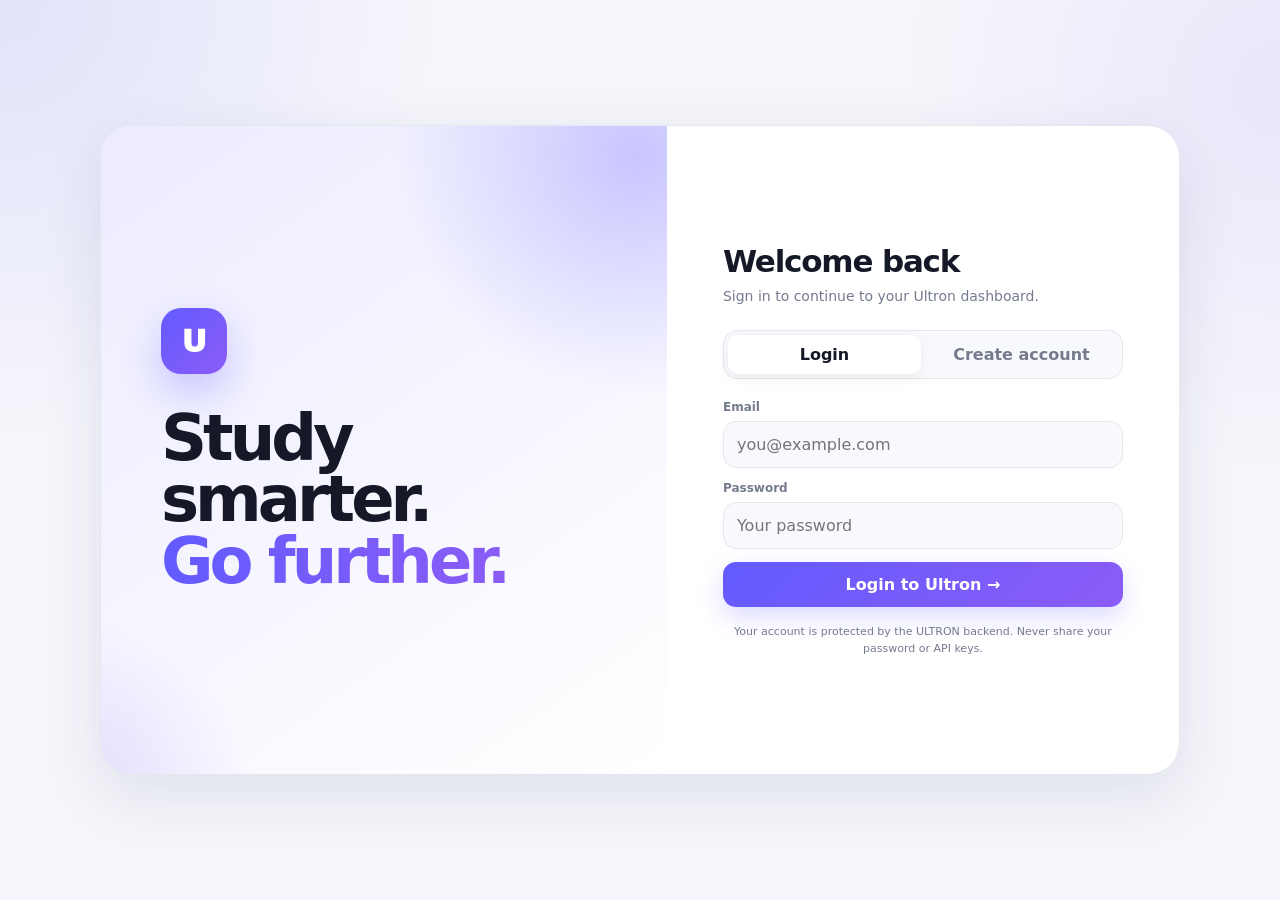
==== index.html @ d28d2ee7 "Connect premium UI assets and secure dual-provider AI endpoint" ====
<!DOCTYPE html>
<html lang="en">
<head>
<meta charset="UTF-8">
<meta name="viewport" content="width=device-width, initial-scale=1.0">
<meta name="theme-color" content="#635BFF">
<meta name="ultron-api-base-url" content="">
<title>ULTRON — Study Smarter</title>
<link rel="stylesheet" href="ultron-enhancements.css">

<style>
:root{
  --bg:#f5f6fb;
  --card:#ffffff;
  --card2:#f8f9fd;
  --text:#151827;
  --muted:#747b8d;
  --border:#e5e7ef;
  --primary:#635bff;
  --primary2:#8b5cf6;
  --soft:#eeecff;
  --danger:#ef4444;
  --shadow:0 20px 60px rgba(30,35,90,.10);
}

[data-theme="dark"]{
  --bg:#090b11;
  --card:#11151e;
  --card2:#171b25;
  --text:#f5f7ff;
  --muted:#9ca5b8;
  --border:#282e3b;
  --primary:#8178ff;
  --primary2:#a78bfa;
  --soft:#252344;
  --shadow:0 20px 70px rgba(0,0,0,.4);
}

*{
  box-sizing:border-box;
  margin:0;
  padding:0;
}

html{
  scroll-behavior:smooth;
}

body{
  min-height:100vh;
  font-family:
    Inter,
    system-ui,
    -apple-system,
    BlinkMacSystemFont,
    "Segoe UI",
    sans-serif;
  color:var(--text);
  background:
    radial-gradient(
      circle at 0% 0%,
      rgba(99,91,255,.13),
      transparent 28%
    ),
    radial-gradient(
      circle at 100% 10%,
      rgba(139,92,246,.10),
      transparent 25%
    ),
    var(--bg);
}

button,
input,
textarea,
select{
  font:inherit;
}

button{
  cursor:pointer;
}

.hidden{
  display:none!important;
}

.container{
  width:min(1180px,calc(100% - 30px));
  margin:auto;
}

/* =========================================================
   LOGIN HUB
========================================================= */

.login-screen{
  min-height:100vh;
  display:flex;
  align-items:center;
  justify-content:center;
  padding:20px;
}

.login-layout{
  width:min(1080px,100%);
  min-height:650px;
  display:grid;
  grid-template-columns:1.05fr .95fr;
  overflow:hidden;
  border:1px solid var(--border);
  border-radius:32px;
  background:var(--card);
  box-shadow:var(--shadow);
}

/* LEFT SIDE — ONLY BRAND MESSAGE */

.login-showcase{
  position:relative;
  overflow:hidden;
  display:flex;
  align-items:center;
  padding:60px;
  background:
    linear-gradient(
      145deg,
      color-mix(in srgb,var(--primary) 12%,var(--card)),
      var(--card)
    );
}

.login-showcase::before{
  content:"";
  position:absolute;
  width:500px;
  height:500px;
  border-radius:50%;
  right:-220px;
  top:-220px;
  background:radial-gradient(
    circle,
    rgba(99,91,255,.30),
    transparent 68%
  );
}

.login-showcase::after{
  content:"";
  position:absolute;
  width:380px;
  height:380px;
  border-radius:50%;
  left:-220px;
  bottom:-220px;
  background:radial-gradient(
    circle,
    rgba(139,92,246,.20),
    transparent 68%
  );
}

.login-showcase-content{
  position:relative;
  z-index:2;
}

.logo-big{
  width:66px;
  height:66px;
  display:grid;
  place-items:center;
  border-radius:20px;
  color:white;
  font-size:31px;
  font-weight:950;
  background:
    linear-gradient(
      135deg,
      var(--primary),
      var(--primary2)
    );
  box-shadow:
    0 18px 40px rgba(99,91,255,.30);
}

.login-showcase h1{
  margin-top:34px;
  font-size:clamp(45px,5vw,70px);
  line-height:.96;
  letter-spacing:-4px;
}

.gradient{
  background:
    linear-gradient(
      90deg,
      var(--primary),
      var(--primary2)
    );
  -webkit-background-clip:text;
  background-clip:text;
  color:transparent;
}

/* =========================================================
   AUTH PANEL
========================================================= */

.login-panel{
  padding:45px;
  display:flex;
  align-items:center;
}

.auth-box{
  width:100%;
  max-width:400px;
  margin:auto;
}

.auth-box h2{
  font-size:31px;
  letter-spacing:-1.2px;
}

.auth-subtitle{
  color:var(--muted);
  font-size:14px;
  line-height:1.55;
  margin-top:7px;
  margin-bottom:23px;
}

.auth-tabs{
  display:grid;
  grid-template-columns:1fr 1fr;
  gap:4px;
  padding:4px;
  margin-bottom:21px;
  border:1px solid var(--border);
  border-radius:14px;
  background:var(--card2);
}

.auth-tabs button{
  border:0;
  border-radius:10px;
  padding:10px;
  color:var(--muted);
  background:transparent;
  font-weight:800;
}

.auth-tabs button.active{
  color:var(--text);
  background:var(--card);
  box-shadow:0 4px 14px rgba(0,0,0,.06);
}

.form{
  display:grid;
  gap:13px;
}

.field label{
  display:block;
  margin-bottom:7px;
  color:var(--muted);
  font-size:12px;
  font-weight:850;
}

.input,
.select,
.textarea{
  width:100%;
  border:1px solid var(--border);
  border-radius:13px;
  padding:13px;
  outline:none;
  color:var(--text);
  background:var(--card2);
}

.input:focus,
.select:focus,
.textarea:focus{
  border-color:var(--primary);
  box-shadow:
    0 0 0 3px
    color-mix(
      in srgb,
      var(--primary) 13%,
      transparent
    );
}

.form-row{
  display:grid;
  grid-template-columns:1fr 1fr;
  gap:11px;
}

.primary-btn{
  border:0;
  border-radius:13px;
  padding:13px 17px;
  color:#fff;
  background:
    linear-gradient(
      135deg,
      var(--primary),
      var(--primary2)
    );
  font-weight:850;
  box-shadow:
    0 10px 25px rgba(99,91,255,.22);
  transition:.2s;
}

.primary-btn:hover{
  transform:translateY(-1px);
}

.primary-btn:disabled{
  opacity:.6;
  cursor:not-allowed;
  transform:none;
}

.secondary-btn{
  border:1px solid var(--border);
  border-radius:13px;
  padding:12px 16px;
  color:var(--text);
  background:var(--card);
  font-weight:800;
}

.auth-note{
  margin-top:17px;
  color:var(--muted);
  text-align:center;
  font-size:11px;
  line-height:1.5;
}

/* =========================================================
   HEADER
========================================================= */

.header{
  position:sticky;
  top:0;
  z-index:100;
  border-bottom:1px solid var(--border);
  background:
    color-mix(
      in srgb,
      var(--bg) 84%,
      transparent
    );
  backdrop-filter:blur(20px);
}

.header-inner{
  min-height:72px;
  display:flex;
  align-items:center;
  justify-content:space-between;
  gap:15px;
}

.brand{
  display:flex;
  align-items:center;
  gap:10px;
  font-size:20px;
  font-weight:950;
}

.small-logo{
  width:41px;
  height:41px;
  display:grid;
  place-items:center;
  border-radius:13px;
  color:#fff;
  background:
    linear-gradient(
      135deg,
      var(--primary),
      var(--primary2)
    );
}

.nav{
  display:flex;
  gap:4px;
}

.nav button{
  border:0;
  border-radius:11px;
  padding:10px 12px;
  color:var(--muted);
  background:transparent;
  font-weight:750;
}

.nav button:hover,
.nav button.active{
  color:var(--text);
  background:var(--card);
}

.header-actions{
  display:flex;
  gap:7px;
}

.icon-btn{
  width:41px;
  height:41px;
  border:1px solid var(--border);
  border-radius:12px;
  color:var(--text);
  background:var(--card);
}

/* =========================================================
   MAIN
========================================================= */

main{
  padding:35px 0 80px;
}

.page{
  display:none;
}

.page.active{
  display:block;
}

/* =========================================================
   HERO
========================================================= */

.hero{
  position:relative;
  overflow:hidden;
  padding:45px;
  border:1px solid var(--border);
  border-radius:30px;
  background:
    linear-gradient(
      135deg,
      color-mix(
        in srgb,
        var(--primary) 12%,
        var(--card)
      ),
      var(--card)
    );
  box-shadow:var(--shadow);
}

.badge{
  display:inline-block;
  padding:7px 11px;
  border-radius:999px;
  color:var(--primary);
  background:var(--soft);
  font-size:11px;
  font-weight:900;
  margin-bottom:15px;
}

.hero h1{
  max-width:800px;
  font-size:clamp(38px,5vw,60px);
  line-height:1;
  letter-spacing:-3px;
}

.hero p{
  max-width:650px;
  margin-top:17px;
  color:var(--muted);
  line-height:1.7;
}

.buttons{
  display:flex;
  flex-wrap:wrap;
  gap:9px;
  margin-top:23px;
}

.section{
  margin-top:28px;
}

.section-head{
  margin-bottom:14px;
}

.section-head h2{
  font-size:23px;
  letter-spacing:-.7px;
}

.section-head p{
  margin-top:4px;
  color:var(--muted);
  font-size:13px;
}

.grid{
  display:grid;
  gap:15px;
}

.grid-2{
  grid-template-columns:repeat(2,minmax(0,1fr));
}

.grid-3{
  grid-template-columns:repeat(3,minmax(0,1fr));
}

.grid-4{
  grid-template-columns:repeat(4,minmax(0,1fr));
}

.card{
  padding:20px;
  border:1px solid var(--border);
  border-radius:21px;
  background:var(--card);
  box-shadow:var(--shadow);
}

.card h3{
  margin-bottom:6px;
}

.muted{
  color:var(--muted);
}

/* =========================================================
   QUICK ACTIONS
========================================================= */

.action{
  padding:19px;
  border:1px solid var(--border);
  border-radius:19px;
  color:var(--text);
  text-align:left;
  background:var(--card);
  transition:.2s;
}

.action:hover{
  transform:translateY(-3px);
  border-color:var(--primary);
  box-shadow:var(--shadow);
}

.action-icon{
  width:43px;
  height:43px;
  display:grid;
  place-items:center;
  border-radius:13px;
  color:var(--primary);
  background:var(--soft);
  margin-bottom:13px;
}

.action p{
  margin-top:5px;
  color:var(--muted);
  font-size:12px;
  line-height:1.5;
}

/* =========================================================
   STATS
========================================================= */

.stat{
  display:flex;
  align-items:center;
  justify-content:space-between;
  gap:15px;
}

.stat-number{
  font-size:30px;
  font-weight:950;
}

.progress{
  height:8px;
  overflow:hidden;
  margin-top:13px;
  border-radius:999px;
  background:var(--border);
}

.progress span{
  display:block;
  height:100%;
  border-radius:999px;
  background:
    linear-gradient(
      90deg,
      var(--primary),
      var(--primary2)
    );
}

/* =========================================================
   AI / STUDY
========================================================= */

.ai-layout{
  display:grid;
  grid-template-columns:260px 1fr;
  gap:15px;
}

.mode-list{
  display:grid;
  gap:7px;
}

.mode-btn{
  border:1px solid transparent;
  border-radius:12px;
  padding:12px;
  color:var(--muted);
  background:transparent;
  text-align:left;
  font-weight:800;
}

.mode-btn:hover,
.mode-btn.active{
  color:var(--primary);
  background:var(--soft);
}

.textarea{
  min-height:190px;
  resize:vertical;
}

.ai-toolbar{
  display:flex;
  align-items:center;
  justify-content:space-between;
  gap:10px;
  margin-top:10px;
}

.ai-output{
  min-height:180px;
  overflow:auto;
  margin-top:15px;
  padding:17px;
  border:1px solid var(--border);
  border-radius:16px;
  color:var(--text);
  background:var(--card2);
  white-space:pre-wrap;
  line-height:1.7;
}

.ai-empty{
  display:grid;
  place-items:center;
  color:var(--muted);
  text-align:center;
}

/* =========================================================
   TASKS
========================================================= */

.task-form{
  display:flex;
  gap:9px;
}

.task-form .input{
  flex:1;
}

.task-list{
  display:grid;
  gap:8px;
  margin-top:15px;
}

.task{
  display:flex;
  align-items:center;
  gap:10px;
  padding:11px;
  border:1px solid var(--border);
  border-radius:13px;
  background:var(--card2);
}

.task input{
  width:18px;
  height:18px;
  accent-color:var(--primary);
}

.task-title{
  flex:1;
}

.task-title.done{
  color:var(--muted);
  text-decoration:line-through;
}

/* =========================================================
   TIMER
========================================================= */

.timer{
  text-align:center;
}

.timer-mode{
  color:var(--primary);
  font-size:12px;
  font-weight:900;
}

.timer-display{
  margin:8px 0 15px;
  font-size:72px;
  line-height:1;
  font-weight:950;
  letter-spacing:-5px;
}

.timer-buttons{
  display:flex;
  justify-content:center;
  gap:8px;
}

/* =========================================================
   PROFILE
========================================================= */

.profile{
  display:flex;
  align-items:center;
  gap:15px;
}

.avatar{
  width:62px;
  height:62px;
  display:grid;
  place-items:center;
  flex:none;
  border-radius:19px;
  color:#fff;
  background:
    linear-gradient(
      135deg,
      var(--primary),
      var(--primary2)
    );
  font-size:24px;
  font-weight:950;
}

.profile-name{
  font-size:20px;
  font-weight:900;
}

.profile-info{
  margin-top:5px;
  color:var(--muted);
  font-size:13px;
}

/* =========================================================
   TOAST
========================================================= */

.toast{
  position:fixed;
  left:50%;
  bottom:24px;
  z-index:9999;
  padding:12px 17px;
  border-radius:13px;
  color:#fff;
  background:#151827;
  font-size:13px;
  font-weight:750;
  opacity:0;
  pointer-events:none;
  transform:translate(-50%,20px);
  transition:.25s;
}

.toast.show{
  opacity:1;
  transform:translate(-50%,0);
}

/* =========================================================
   MOBILE
========================================================= */

@media(max-width:900px){

  .login-layout{
    grid-template-columns:1fr;
  }

  .login-showcase{
    min-height:330px;
    padding:45px;
  }

  .nav{
    display:none;
  }

  .grid-4{
    grid-template-columns:1fr 1fr;
  }

  .ai-layout{
    grid-template-columns:1fr;
  }
}

@media(max-width:600px){

  .container{
    width:calc(100% - 20px);
  }

  .login-screen{
    padding:10px;
  }

  .login-showcase{
    min-height:300px;
    padding:32px 25px;
    align-items:flex-start;
  }

  .login-panel{
    padding:30px 22px;
  }

  .login-showcase h1{
    font-size:44px;
  }

  .hero{
    padding:30px 22px;
    border-radius:23px;
  }

  .hero h1{
    font-size:39px;
  }

  .grid-2,
  .grid-3,
  .grid-4{
    grid-template-columns:1fr;
  }

  .card{
    padding:17px;
    border-radius:18px;
  }

  .task-form{
    flex-direction:column;
  }

  .timer-display{
    font-size:58px;
  }
}

@media(max-width:390px){

  .form-row{
    grid-template-columns:1fr;
  }

  .login-showcase h1{
    font-size:38px;
  }
}
</style>
</head>

<body>

<!-- ======================================================
     LOGIN HUB
====================================================== -->

<section id="loginScreen" class="login-screen">

  <div class="login-layout">

    <!-- CLEAN BRAND SIDE -->

    <div class="login-showcase">

      <div class="login-showcase-content">

        <div class="logo-big">U</div>

        <h1>
          Study smarter.<br>
          <span class="gradient">Go further.</span>
        </h1>

      </div>

    </div>


    <!-- LOGIN SIDE -->

    <div class="login-panel">

      <div class="auth-box">

        <h2 id="authTitle">
          Welcome back
        </h2>

        <p
          id="authSubtitle"
          class="auth-subtitle">
          Sign in to continue to your Ultron dashboard.
        </p>


        <div class="auth-tabs">

          <button
            id="loginTab"
            class="active"
            type="button"
            onclick="switchAuth('login')">
            Login
          </button>

          <button
            id="signupTab"
            type="button"
            onclick="switchAuth('signup')">
            Create account
          </button>

        </div>


        <!-- LOGIN -->

        <form
          id="loginForm"
          class="form">

          <div class="field">

            <label>Email</label>

            <input
              id="loginEmail"
              class="input"
              type="email"
              autocomplete="email"
              placeholder="you@example.com"
              required>

          </div>


          <div class="field">

            <label>Password</label>

            <input
              id="loginPassword"
              class="input"
              type="password"
              autocomplete="current-password"
              placeholder="Your password"
              required>

          </div>


          <button
            id="loginButton"
            class="primary-btn"
            type="submit">
            Login to Ultron →
          </button>

        </form>


        <!-- SIGN UP -->

        <form
          id="signupForm"
          class="form hidden">

          <div class="field">

            <label>Full name</label>

            <input
              id="signupName"
              class="input"
              autocomplete="name"
              placeholder="Your name"
              maxlength="60"
              required>

          </div>


          <div class="field">

            <label>Email</label>

            <input
              id="signupEmail"
              class="input"
              type="email"
              autocomplete="email"
              placeholder="you@example.com"
              required>

          </div>


          <div class="field">

            <label>Password</label>

            <input
              id="signupPassword"
              class="input"
              type="password"
              autocomplete="new-password"
              minlength="12"
              placeholder="At least 12 characters"
              required>

          </div>


          <!-- CLASS + ROLL NUMBER -->

          <div class="form-row">

            <div class="field">

              <label>Class</label>

              <input
                id="signupClass"
                class="input"
                placeholder="e.g. 8th"
                maxlength="20"
                required>

            </div>


            <div class="field">

              <label>Roll No.</label>

              <input
                id="signupRollNo"
                class="input"
                placeholder="e.g. 24"
                inputmode="numeric"
                maxlength="15"
                required>

            </div>

          </div>


          <div class="form-row">

            <div class="field">

              <label>Section</label>

              <input
                id="signupSection"
                class="input"
                placeholder="e.g. A"
                maxlength="10">

            </div>


            <div class="field">

              <label>Favorite subject</label>

              <select
                id="signupSubject"
                class="select">

                <option value="">
                  Choose
                </option>

                <option>
                  Mathematics
                </option>

                <option>
                  Science
                </option>

                <option>
                  English
                </option>

                <option>
                  Social Studies
                </option>

                <option>
                  Computer Science
                </option>

                <option>
                  Other
                </option>

              </select>

            </div>

          </div>


          <button
            id="signupButton"
            class="primary-btn"
            type="submit">
            Create account ✦
          </button>

        </form>


        <div class="auth-note">
          Your account is protected by the ULTRON backend. Never share your password or API keys.
        </div>

      </div>

    </div>

  </div>

</section>


<!-- ======================================================
     MAIN APP
====================================================== -->

<div id="app" class="hidden">

<header class="header">

  <div class="container header-inner">

    <div class="brand">

      <div class="small-logo">
        U
      </div>

      <span>
        Ultron
      </span>

    </div>


    <nav class="nav">

      <button
        class="active"
        onclick="showPage('home',this)">
        Home
      </button>

      <button
        onclick="showPage('tutor',this)">
        Study
      </button>

      <button
        onclick="showPage('tasks',this)">
        Tasks
      </button>

      <button
        onclick="showPage('focus',this)">
        Focus
      </button>

      <button
        onclick="showPage('profile',this)">
        Profile
      </button>

    </nav>


    <div class="header-actions">

      <button
        class="icon-btn"
        onclick="toggleTheme()"
        title="Theme">
        ◐
      </button>

      <button
        class="icon-btn"
        onclick="showPage('profile')"
        title="Profile">
        ◎
      </button>

    </div>

  </div>

</header>


<main>

<div class="container">


<!-- ======================================================
     HOME
====================================================== -->

<section
  id="page-home"
  class="page active">

  <div class="hero">

    <div class="badge">
      ✦ Your study space
    </div>

    <h1>
      Welcome back,
      <span
        id="welcomeName"
        class="gradient">
        Student
      </span>.
    </h1>

    <p>
      Everything you need to organize your learning,
      understand difficult topics and stay focused.
    </p>

    <div class="buttons">

      <button
        class="primary-btn"
        onclick="openTutor()">
        Start studying ✦
      </button>

      <button
        class="secondary-btn"
        onclick="showPage('focus')">
        Start Focus
      </button>

    </div>

  </div>


  <div class="section">

    <div class="section-head">

      <h2>
        Quick actions
      </h2>

      <p>
        Jump straight into studying.
      </p>

    </div>


    <div class="grid grid-4">

      <button
        class="action"
        onclick="openTutorMode('doubt')">

        <div class="action-icon">
          ✦
        </div>

        <strong>
          Ask a doubt
        </strong>

        <p>
          Understand difficult concepts.
        </p>

      </button>


      <button
        class="action"
        onclick="openTutorMode('homework')">

        <div class="action-icon">
          ⌁
        </div>

        <strong>
          Homework
        </strong>

        <p>
          Work through problems.
        </p>

      </button>


      <button
        class="action"
        onclick="openTutorMode('flashcards')">

        <div class="action-icon">
          ▣
        </div>

        <strong>
          Flashcards
        </strong>

        <p>
          Revise important information.
        </p>

      </button>


      <button
        class="action"
        onclick="showPage('focus')">

        <div class="action-icon">
          ◷
        </div>

        <strong>
          Focus
        </strong>

        <p>
          Start a Pomodoro session.
        </p>

      </button>

    </div>

  </div>


  <div class="section">

    <div class="grid grid-3">

      <div class="card">

        <div class="stat">

          <div>

            <div class="muted">
              Completed tasks
            </div>

            <div
              id="completedCount"
              class="stat-number">
              0
            </div>

          </div>

          <div class="action-icon">
            ✓
          </div>

        </div>

        <div class="progress">

          <span
            id="taskProgress"
            style="width:0%">
          </span>

        </div>

      </div>


      <div class="card">

        <div class="stat">

          <div>

            <div class="muted">
              Focus sessions
            </div>

            <div
              id="focusCount"
              class="stat-number">
              0
            </div>

          </div>

          <div class="action-icon">
            ◷
          </div>

        </div>

      </div>


      <div class="card">

        <div class="stat">

          <div>

            <div class="muted">
              Questions
            </div>

            <div
              id="questionCount"
              class="stat-number">
              0
            </div>

          </div>

          <div class="action-icon">
            ?
          </div>

        </div>

      </div>

    </div>

  </div>


  <div class="section">

    <div class="card">

      <div class="profile">

        <div
          id="homeAvatar"
          class="avatar">
          U
        </div>

        <div style="flex:1">

          <div
            id="homeProfileName"
            class="profile-name">
            Student
          </div>

          <div
            id="homeProfileInfo"
            class="profile-info">
            Student profile
          </div>

        </div>

        <button
          class="secondary-btn"
          onclick="showPage('profile')">
          Profile
        </button>

      </div>

    </div>

  </div>

</section>


<!-- ======================================================
     STUDY
====================================================== -->

<section
  id="page-tutor"
  class="page">

  <div class="section-head">

    <h2>
      Study
    </h2>

    <p>
      Choose a study mode and enter what you need help with.
    </p>

  </div>


  <div class="ai-layout">

    <div class="card">

      <h3>
        Study mode
      </h3>

      <p
        class="muted"
        style="font-size:12px;margin-bottom:14px">
        Choose how you want to study.
      </p>


      <div class="mode-list">

        <button
          class="mode-btn active"
          data-mode="doubt"
          onclick="setMode('doubt',this)">
          ✦ Explain a doubt
        </button>

        <button
          class="mode-btn"
          data-mode="homework"
          onclick="setMode('homework',this)">
          ⌁ Homework help
        </button>

        <button
          class="mode-btn"
          data-mode="summary"
          onclick="setMode('summary',this)">
          ≡ Summarize
        </button>

        <button
          class="mode-btn"
          data-mode="flashcards"
          onclick="setMode('flashcards',this)">
          ▣ Flashcards
        </button>

        <button
          class="mode-btn"
          data-mode="quiz"
          onclick="setMode('quiz',this)">
          ? Create quiz
        </button>

      </div>

    </div>


    <div class="card">

      <textarea
        id="aiInput"
        class="textarea"
        placeholder="What do you want to study?"></textarea>


      <div class="ai-toolbar">

        <span
          class="muted"
          style="font-size:11px">
          Ctrl + K
        </span>

        <button
          id="askBtn"
          class="primary-btn"
          onclick="askAI()">
          Continue ✦
        </button>

      </div>


      <div
        id="aiOutput"
        class="ai-output ai-empty">

        Your study response will appear here.

      </div>

    </div>

  </div>

</section>


<!-- ======================================================
     TASKS
====================================================== -->

<section
  id="page-tasks"
  class="page">

  <div class="section-head">

    <h2>
      Tasks
    </h2>

    <p>
      Keep track of homework and revision.
    </p>

  </div>


  <div class="card">

    <div class="task-form">

      <input
        id="taskInput"
        class="input"
        placeholder="Add a study task..."
        onkeydown="
          if(event.key==='Enter') addTask()
        ">

      <button
        class="primary-btn"
        onclick="addTask()">
        Add task
      </button>

    </div>


    <div
      id="taskList"
      class="task-list">
    </div>

  </div>

</section>


<!-- ======================================================
     FOCUS
====================================================== -->

<section
  id="page-focus"
  class="page">

  <div class="section-head">

    <h2>
      Focus
    </h2>

    <p>
      Use a simple Pomodoro timer to stay focused.
    </p>

  </div>


  <div class="grid grid-2">

    <div class="card">

      <div class="timer">

        <div
          id="timerMode"
          class="timer-mode">
          FOCUS SESSION
        </div>

        <div
          id="timerDisplay"
          class="timer-display">
          25:00
        </div>


        <div class="timer-buttons">

          <button
            id="timerBtn"
            class="primary-btn"
            onclick="toggleTimer()">
            Start
          </button>

          <button
            class="secondary-btn"
            onclick="resetTimer()">
            Reset
          </button>

        </div>

      </div>

    </div>


    <div class="card">

      <h3>
        Focus statistics
      </h3>

      <p
        class="muted"
        style="font-size:13px;line-height:1.6">
        Completed sessions are automatically
        added to your study statistics.
      </p>


      <div style="margin-top:20px">

        <div class="stat">

          <span class="muted">
            Completed sessions
          </span>

          <strong id="focusCount2">
            0
          </strong>

        </div>


        <div class="progress">

          <span
            id="focusProgress"
            style="width:0%">
          </span>

        </div>

      </div>

    </div>

  </div>

</section>


<!-- ======================================================
     PROFILE
====================================================== -->

<section
  id="page-profile"
  class="page">

  <div class="section-head">

    <h2>
      Profile
    </h2>

    <p>
      Manage your student information.
    </p>

  </div>


  <div class="card">

    <form
      id="profileForm"
      class="form">

      <div class="form-row">

        <div class="field">

          <label>
            Name
          </label>

          <input
            id="profileName"
            class="input"
            required>

        </div>


        <div class="field">

          <label>
            Email
          </label>

          <input
            id="profileEmail"
            class="input"
            type="email"
            required>

        </div>

      </div>


      <!-- CLASS + ROLL NUMBER -->

      <div class="form-row">

        <div class="field">

          <label>
            Class
          </label>

          <input
            id="profileClass"
            class="input"
            placeholder="e.g. 8th">

        </div>


        <div class="field">

          <label>
            Roll No.
          </label>

          <input
            id="profileRollNo"
            class="input"
            placeholder="e.g. 24"
            inputmode="numeric">

        </div>

      </div>


      <div class="form-row">

        <div class="field">

          <label>
            Section
          </label>

          <input
            id="profileSection"
            class="input"
            placeholder="e.g. A">

        </div>


        <div class="field">

          <label>
            Favorite subject
          </label>

          <select
            id="profileSubject"
            class="select">

            <option value="">
              Select
            </option>

            <option>
              Mathematics
            </option>

            <option>
              Science
            </option>

            <option>
              English
            </option>

            <option>
              Social Studies
            </option>

            <option>
              Computer Science
            </option>

            <option>
              Other
            </option>

          </select>

        </div>

      </div>


      <div
        style="
          display:flex;
          gap:9px;
          flex-wrap:wrap;
        ">

        <button
          class="primary-btn"
          type="submit">
          Save profile
        </button>

        <button
          class="secondary-btn"
          type="button"
          onclick="logout()">
          Log out
        </button>

      </div>

    </form>

  </div>

</section>


</div>
</main>

</div>


<div
  id="toast"
  class="toast">
</div>


<script>

/* =========================================================
   STATE
========================================================= */

const STORAGE_KEY =
  "ULTRON_STUDENT_APP_V5";

// Configure the backend URL using the meta tag above or window.ULTRON_API_BASE_URL.
// Authentication is intentionally unavailable until a real backend is configured.
const API_BASE_URL = (
  document.querySelector('meta[name="ultron-api-base-url"]')?.content ||
  window.ULTRON_API_BASE_URL ||
  ""
).trim().replace(/\/+$/, "");
let authToken = null;

async function apiRequest(path, options = {}) {
  if (!API_BASE_URL) {
    throw new Error("Backend not configured. Deploy the ULTRON API and set the API URL in index.html.");
  }
  const headers = { "Content-Type": "application/json", ...(options.headers || {}) };
  if (authToken) headers.Authorization = "Bearer " + authToken;
  let response;
  try {
    response = await fetch(API_BASE_URL + path, { ...options, headers });
  } catch (_) {
    throw new Error("Could not reach the ULTRON backend. Check its URL, CORS settings, and deployment.");
  }
  const body = await response.json().catch(() => ({}));
  if (!response.ok) {
    throw new Error(body.detail || "Request failed (" + response.status + ").");
  }
  return body;
}

let memoryStorage = null;

const state = {

  account:null,

  loggedIn:false,

  theme:"light",

  tasks:[],

  stats:{
    completed:0,
    focus:0,
    questions:0
  },

  mode:"doubt",

  timer:{
    seconds:1500,
    running:false,
    interval:null,
    type:"focus"
  }

};


/* =========================================================
   STORAGE
========================================================= */

function storageGet(){

  try{

    return localStorage.getItem(STORAGE_KEY);

  }catch(error){

    return memoryStorage;

  }

}


function storageSet(value){

  try{

    localStorage.setItem(
      STORAGE_KEY,
      value
    );

  }catch(error){

    memoryStorage=value;

  }

}


function saveState(){

  // Only non-sensitive UI/profile state is persisted. Never store passwords,
  // authentication tokens, or a trusted logged-in flag in localStorage.
  const data={
    account:state.account,
    theme:state.theme,
    tasks:state.tasks,
    stats:state.stats
  };


  storageSet(
    JSON.stringify(data)
  );

}


function loadState(){

  try{

    const raw=storageGet();

    if(!raw){
      return;
    }

    const data=JSON.parse(raw);


    state.account=
      data.account || null;


    // A browser refresh must not restore authentication from localStorage.
    state.loggedIn = false;


    state.theme=
      data.theme || "light";


    state.tasks=
      Array.isArray(data.tasks)
        ? data.tasks
        : [];


    state.stats={

      completed:
        Number(
          data.stats?.completed || 0
        ),

      focus:
        Number(
          data.stats?.focus || 0
        ),

      questions:
        Number(
          data.stats?.questions || 0
        )

    };

  }catch(error){

    console.warn(
      "Ultron storage error:",
      error
    );

  }

}


/* =========================================================
   UTILITIES
========================================================= */

function escapeHTML(value){

  return String(
    value ?? ""
  ).replace(
    /[&<>"']/g,
    function(char){

      const map={
        "&":"&amp;",
        "<":"&lt;",
        ">":"&gt;",
        '"':"&quot;",
        "'":"&#039;"
      };

      return map[char];

    }
  );

}


function toast(message){

  const el=
    document.getElementById("toast");


  el.textContent=message;

  el.classList.add("show");


  clearTimeout(
    window.__ultronToast
  );


  window.__ultronToast=
    setTimeout(function(){

      el.classList.remove("show");

    },2500);

}


/* =========================================================
   THEME
========================================================= */

function applyTheme(){

  document.documentElement
    .setAttribute(
      "data-theme",
      state.theme
    );

}


function toggleTheme(){

  state.theme=
    state.theme==="dark"
      ? "light"
      : "dark";


  applyTheme();

  saveState();

}


/* =========================================================
   AUTH
========================================================= */

function switchAuth(type){

  const isLogin=
    type==="login";


  document
    .getElementById("loginForm")
    .classList.toggle(
      "hidden",
      !isLogin
    );


  document
    .getElementById("signupForm")
    .classList.toggle(
      "hidden",
      isLogin
    );


  document
    .getElementById("loginTab")
    .classList.toggle(
      "active",
      isLogin
    );


  document
    .getElementById("signupTab")
    .classList.toggle(
      "active",
      !isLogin
    );


  document
    .getElementById("authTitle")
    .textContent=
      isLogin
        ? "Welcome back"
        : "Create your account";


  document
    .getElementById("authSubtitle")
    .textContent=
      isLogin
        ? "Sign in to continue to your Ultron dashboard."
        : "Create your student profile and start learning.";

}


/* =========================================================
   CREATE ACCOUNT
========================================================= */

document
.getElementById("signupForm")
.addEventListener(
  "submit",
  async function(event){
    event.preventDefault();
    const name = document.getElementById("signupName").value.trim();
    const email = document.getElementById("signupEmail").value.trim().toLowerCase();
    const password = document.getElementById("signupPassword").value;
    const className = document.getElementById("signupClass").value.trim();
    const rollNo = document.getElementById("signupRollNo").value.trim();
    const section = document.getElementById("signupSection").value.trim();
    const subject = document.getElementById("signupSubject").value;

    if(name.length < 2){ toast("Enter your name."); return; }
    if(password.length < 12){ toast("Password must be at least 12 characters."); return; }

    const button = document.getElementById("signupForm").querySelector('button[type="submit"]');
    button.disabled = true;
    button.textContent = "Creating account...";
    try {
      await apiRequest("/auth/register", {
        method: "POST",
        body: JSON.stringify({ display_name: name, email, password })
      });
      const auth = await apiRequest("/auth/login", {
        method: "POST",
        body: JSON.stringify({ email, password })
      });
      authToken = auth.access_token;
      if (state.account?.email && state.account.email.toLowerCase() !== auth.user.email.toLowerCase()) {
        state.tasks = [];
        state.stats = { completed: 0, focus: 0, questions: 0 };
      }
      state.account = {
        id: auth.user.id, name: auth.user.display_name, email: auth.user.email,
        role: auth.user.role, email_verified: auth.user.email_verified,
        className, rollNo, section, subject
      };
      state.loggedIn = true;
      saveState();
      enterApp();
      toast("Account created. Email verification must be configured before verified-only features work.");
    } catch(error) {
      toast(error.message || "Could not create account.");
    } finally {
      button.disabled = false;
      button.textContent = "Create account";
    }
  }
);


/* =========================================================
   LOGIN
========================================================= */

document
.getElementById("loginForm")
.addEventListener(
  "submit",
  async function(event){
    event.preventDefault();
    const email = document.getElementById("loginEmail").value.trim().toLowerCase();
    const password = document.getElementById("loginPassword").value;
    const button = document.getElementById("loginButton");
    button.disabled = true;
    button.textContent = "Signing in...";
    try {
      const auth = await apiRequest("/auth/login", {
        method: "POST",
        body: JSON.stringify({ email, password })
      });
      authToken = auth.access_token;
      if (state.account?.email && state.account.email.toLowerCase() !== auth.user.email.toLowerCase()) {
        state.tasks = [];
        state.stats = { completed: 0, focus: 0, questions: 0 };
      }
      state.account = {
        id: auth.user.id,
        name: auth.user.display_name,
        email: auth.user.email,
        role: auth.user.role,
        email_verified: auth.user.email_verified,
        className: state.account?.className || "",
        rollNo: state.account?.rollNo || "",
        section: state.account?.section || "",
        subject: state.account?.subject || ""
      };
      state.loggedIn = true;
      saveState();
      enterApp();
      toast("Welcome back!");
    } catch(error) {
      toast(error.message || "Unable to sign in.");
    } finally {
      button.disabled = false;
      button.textContent = "Login to Ultron →";
    }
  }
);


/* =========================================================
   ENTER APP
========================================================= */

function enterApp(){

  document
    .getElementById("loginScreen")
    .classList.add("hidden");


  document
    .getElementById("app")
    .classList.remove("hidden");


  renderAll();

}


/* =========================================================
   LOGOUT
========================================================= */

function logout(){

  authToken = null;
  state.loggedIn=false;

  saveState();


  document
    .getElementById("app")
    .classList.add("hidden");


  document
    .getElementById("loginScreen")
    .classList.remove("hidden");


  document
    .getElementById("loginForm")
    .reset();


  switchAuth("login");


  toast(
    "Logged out successfully."
  );

}


/* =========================================================
   NAVIGATION
========================================================= */

function showPage(page,button){

  document
    .querySelectorAll(".page")
    .forEach(function(pageElement){

      pageElement.classList.remove(
        "active"
      );

    });


  const target=
    document.getElementById(
      "page-"+page
    );


  if(target){

    target.classList.add(
      "active"
    );

  }


  document
    .querySelectorAll(".nav button")
    .forEach(function(navButton){

      navButton.classList.remove(
        "active"
      );

    });


  if(button){

    button.classList.add(
      "active"
    );

  }


  window.scrollTo({
    top:0,
    behavior:"smooth"
  });

}


function openTutor(){

  showPage("tutor");


  setTimeout(function(){

    document
      .getElementById("aiInput")
      .focus();

  },100);

}


function openTutorMode(mode){

  showPage("tutor");

  setMode(mode);


  setTimeout(function(){

    document
      .getElementById("aiInput")
      .focus();

  },100);

}


/* =========================================================
   PROFILE
========================================================= */

function renderProfile(){

  if(!state.account){
    return;
  }


  const user=
    state.account;


  const name=
    user.name || "Student";


  document
    .getElementById("welcomeName")
    .textContent=name;


  document
    .getElementById("homeProfileName")
    .textContent=name;


  document
    .getElementById("homeAvatar")
    .textContent=
      name
        .charAt(0)
        .toUpperCase();


  const details=[];


  if(user.className){

    details.push(
      "Class "+
      escapeHTML(user.className)
    );

  }


  if(user.rollNo){

    details.push(
      "Roll No. "+
      escapeHTML(user.rollNo)
    );

  }


  if(user.section){

    details.push(
      "Section "+
      escapeHTML(user.section)
    );

  }


  if(user.subject){

    details.push(
      escapeHTML(user.subject)
    );

  }


  document
    .getElementById("homeProfileInfo")
    .innerHTML=
      details.length
        ? details.join(" · ")
        : "Student profile";


  document
    .getElementById("profileName")
    .value=
      user.name || "";


  document
    .getElementById("profileEmail")
    .value=
      user.email || "";


  document
    .getElementById("profileClass")
    .value=
      user.className || "";


  document
    .getElementById("profileRollNo")
    .value=
      user.rollNo || "";


  document
    .getElementById("profileSection")
    .value=
      user.section || "";


  document
    .getElementById("profileSubject")
    .value=
      user.subject || "";

}


document
.getElementById("profileForm")
.addEventListener(
  "submit",
  function(event){

    event.preventDefault();


    if(!state.account){
      return;
    }


    state.account.name=
      document
        .getElementById("profileName")
        .value
        .trim();


    state.account.email=
      document
        .getElementById("profileEmail")
        .value
        .trim()
        .toLowerCase();


    state.account.className=
      document
        .getElementById("profileClass")
        .value
        .trim();


    state.account.rollNo=
      document
        .getElementById("profileRollNo")
        .value
        .trim();


    state.account.section=
      document
        .getElementById("profileSection")
        .value
        .trim();


    state.account.subject=
      document
        .getElementById("profileSubject")
        .value;


    saveState();

    renderProfile();


    toast(
      "Profile updated ✓"
    );

  }
);


/* =========================================================
   TASKS
========================================================= */

function addTask(){

  const input=
    document.getElementById(
      "taskInput"
    );


  const title=
    input.value.trim();


  if(!title){

    toast(
      "Enter a task first."
    );

    return;

  }


  state.tasks.unshift({

    id:Date.now(),

    title:title,

    done:false

  });


  input.value="";


  updateCompletedCount();

  saveState();

  renderTasks();

  renderStats();

}


function toggleTask(id){

  const task=
    state.tasks.find(
      function(item){
        return item.id===id;
      }
    );


  if(!task){
    return;
  }


  task.done=
    !task.done;


  updateCompletedCount();

  saveState();

  renderTasks();

  renderStats();

}


function deleteTask(id){

  state.tasks=
    state.tasks.filter(
      function(task){
        return task.id!==id;
      }
    );


  updateCompletedCount();

  saveState();

  renderTasks();

  renderStats();

}


function updateCompletedCount(){

  state.stats.completed=
    state.tasks.filter(
      function(task){
        return task.done;
      }
    ).length;

}


function renderTasks(){

  const list=
    document.getElementById(
      "taskList"
    );


  if(!state.tasks.length){

    list.innerHTML=`

      <div style="
        text-align:center;
        padding:30px;
        color:var(--muted);
      ">

        <div style="
          font-size:27px;
          margin-bottom:7px;
        ">
          ✓
        </div>

        <strong>
          No study tasks yet.
        </strong>

        <div style="
          font-size:12px;
          margin-top:4px;
        ">
          Add your first task above.
        </div>

      </div>

    `;

    return;

  }


  list.innerHTML=
    state.tasks.map(
      function(task){

        return `

          <div class="task">

            <input
              type="checkbox"
              ${task.done ? "checked" : ""}
              onchange="
                toggleTask(${task.id})
              ">

            <span
              class="
                task-title
                ${task.done ? "done" : ""}
              ">
              ${escapeHTML(task.title)}
            </span>

            <button
              class="icon-btn"
              style="
                width:34px;
                height:34px;
              "
              onclick="
                deleteTask(${task.id})
              ">
              ×
            </button>

          </div>

        `;

      }
    ).join("");

}


/* =========================================================
   STATS
========================================================= */

function renderStats(){

  document
    .getElementById("completedCount")
    .textContent=
      state.stats.completed;


  document
    .getElementById("focusCount")
    .textContent=
      state.stats.focus;


  document
    .getElementById("focusCount2")
    .textContent=
      state.stats.focus;


  document
    .getElementById("questionCount")
    .textContent=
      state.stats.questions;


  const total=
    state.tasks.length;


  const completed=
    state.tasks.filter(
      function(task){
        return task.done;
      }
    ).length;


  const percent=
    total
      ? Math.round(
          (completed/total)*100
        )
      : 0;


  document
    .getElementById("taskProgress")
    .style.width=
      percent+"%";


  document
    .getElementById("focusProgress")
    .style.width=
      Math.min(
        state.stats.focus*10,
        100
      )+"%";

}


/* =========================================================
   STUDY MODES
========================================================= */

function setMode(mode,button){

  state.mode=mode;


  document
    .querySelectorAll(".mode-btn")
    .forEach(
      function(btn){

        btn.classList.remove(
          "active"
        );

      }
    );


  if(button){

    button.classList.add(
      "active"
    );

    return;

  }


  const target=
    document.querySelector(
      '.mode-btn[data-mode="'+
      mode+
      '"]'
    );


  if(target){

    target.classList.add(
      "active"
    );

  }

}


/* =========================================================
   AI PROMPT
========================================================= */

function buildPrompt(text){

  const instructions={

    doubt:
      "Explain the doubt step by step using simple language and examples.",

    homework:
      "Help solve the homework while explaining the method so the student learns.",

    summary:
      "Create a concise revision summary with important points.",

    flashcards:
      "Create useful question-and-answer flashcards for revision.",

    quiz:
      "Create a short educational quiz and provide answers at the end."

  };


  return `

You are a helpful study assistant.

Mode:
${instructions[state.mode]}

Student request:
${text}

Rules:
- Be accurate.
- Explain clearly.
- Use simple language.
- Structure the answer.
- Help the student understand instead of simply giving unexplained answers.

`;

}


/* =========================================================
   AI BACKEND
========================================================= */

async function callAI(request){
  return await apiRequest("/ai/answer", {
    method: "POST",
    body: JSON.stringify({
      mode: request.mode || state.mode,
      prompt: request.userInput || request.prompt || ""
    })
  });
}


async function askAI(){

  const input=
    document.getElementById(
      "aiInput"
    );


  const output=
    document.getElementById(
      "aiOutput"
    );


  const button=
    document.getElementById(
      "askBtn"
    );


  const text=
    input.value.trim();


  if(!text){

    toast(
      "Enter something to study."
    );

    input.focus();

    return;

  }


  button.disabled=true;

  button.textContent=
    "Working...";


  output.classList.remove(
    "ai-empty"
  );


  output.textContent=
    "Preparing your study response...";


  try{

    const answer=
      await callAI({

        mode:state.mode,

        prompt:
          buildPrompt(text),

        userInput:text

      });


    output.textContent=
      String(answer.answer || answer) + (answer.provider ? "\n\n— Answered by " + answer.provider.replace(/_/g, " ") + " · " + answer.elapsed_ms + " ms" : "");


    state.stats.questions++;


    saveState();

    renderStats();

  }catch(error){

    console.error(error);


    output.textContent = error.message || "The study engine could not get a response from either provider.";


    toast(error.message || "Study engine unavailable.");

  }finally{

    button.disabled=false;

    button.textContent=
      "Continue ✦";

  }

}


/* =========================================================
   POMODORO
========================================================= */

function updateTimer(){

  const minutes=
    Math.floor(
      state.timer.seconds/60
    );


  const seconds=
    state.timer.seconds%60;


  document
    .getElementById("timerDisplay")
    .textContent=
      String(minutes).padStart(2,"0")+
      ":"+
      String(seconds).padStart(2,"0");


  document
    .getElementById("timerMode")
    .textContent=
      state.timer.type==="focus"
        ? "FOCUS SESSION"
        : "SHORT BREAK";


  document
    .getElementById("timerBtn")
    .textContent=
      state.timer.running
        ? "Pause"
        : "Start";

}


function toggleTimer(){

  if(state.timer.running){

    clearInterval(
      state.timer.interval
    );


    state.timer.interval=null;

    state.timer.running=false;

    updateTimer();

    return;

  }


  state.timer.running=true;

  updateTimer();


  state.timer.interval=
    setInterval(
      function(){

        state.timer.seconds--;

        updateTimer();


        if(
          state.timer.seconds<=0
        ){

          finishTimer();

        }

      },
      1000
    );

}


function finishTimer(){

  clearInterval(
    state.timer.interval
  );


  state.timer.interval=null;

  state.timer.running=false;


  if(
    state.timer.type==="focus"
  ){

    state.stats.focus++;


    state.timer.type=
      "break";


    state.timer.seconds=
      5*60;


    toast(
      "Focus session complete!"
    );

  }else{

    state.timer.type=
      "focus";


    state.timer.seconds=
      25*60;


    toast(
      "Break finished!"
    );

  }


  saveState();

  renderStats();

  updateTimer();

}


function resetTimer(){

  clearInterval(
    state.timer.interval
  );


  state.timer.interval=null;

  state.timer.running=false;

  state.timer.type=
    "focus";

  state.timer.seconds=
    25*60;


  updateTimer();

}


/* =========================================================
   RENDER
========================================================= */

function renderAll(){

  applyTheme();

  renderProfile();

  renderTasks();

  renderStats();

  updateTimer();

}


/* =========================================================
   STARTUP
========================================================= */

loadState();

applyTheme();


// Auth tokens are held in memory only; after a refresh, sign in again.
state.loggedIn = false;
authToken = null;
{

  document
    .getElementById("loginScreen")
    .classList.remove("hidden");


  document
    .getElementById("app")
    .classList.add("hidden");

}


/* =========================================================
   CTRL + K
========================================================= */

document.addEventListener(
  "keydown",
  function(event){

    if(
      event.ctrlKey &&
      event.key.toLowerCase()==="k"
    ){

      event.preventDefault();


      if(state.loggedIn){

        openTutor();

      }

    }

  }
);

</script>
<script src="ultron-enhancements.js"></script>

</body>
</html>
---- ultron-enhancements.css ----
/* ULTRON premium product layer */
:root{--bg:#0b0f19;--card:#111827;--card2:#172033;--text:#f4f8ff;--muted:#a4b1c7;--border:#283449;--primary:#38bdf8;--primary2:#6366f1;--soft:#102d42;--shadow:0 16px 45px rgba(0,0,0,.20)}
html,body{background:var(--bg);color:var(--text)}
body{background:radial-gradient(circle at 12% 0%,rgba(56,189,248,.10),transparent 28%),radial-gradient(circle at 95% 15%,rgba(99,102,241,.10),transparent 25%),var(--bg)}
.header{background:rgba(11,15,25,.88);border-color:var(--border)}
.card,.action,.hero,.login-layout{border-color:var(--border)}
.primary-btn{background:linear-gradient(135deg,#38bdf8,#6366f1);color:#07111f;box-shadow:0 8px 24px rgba(56,189,248,.15)}
.secondary-btn,.icon-btn{background:var(--card2);border-color:var(--border)}
.nav button.active,.nav button:hover{background:#16243a;color:#e7f7ff}
.logo-big,.small-logo,.avatar{background:linear-gradient(135deg,#38bdf8,#6366f1);color:#07111f}
.login-showcase{background:linear-gradient(145deg,#0e2337,#111827)}
.input,.select,.textarea{background:#0d1524;color:var(--text);border-color:#2a3b55}
.card{box-shadow:0 12px 32px rgba(0,0,0,.12)}
.gradient{background:linear-gradient(90deg,#38bdf8,#818cf8);background-clip:text;-webkit-background-clip:text;color:transparent}
#ultronBottomNav{display:none}
.feature-hero{padding:clamp(22px,4vw,36px);border-radius:26px;background:linear-gradient(135deg,rgba(56,189,248,.12),rgba(99,102,241,.08)),var(--card);border:1px solid var(--border);margin-bottom:18px}
.feature-hero h2{font-size:clamp(26px,4vw,38px);letter-spacing:-1.3px;margin:7px 0}
.feature-grid{display:grid;grid-template-columns:repeat(3,minmax(0,1fr));gap:14px}
.feature-card{border:1px solid var(--border);border-radius:20px;background:var(--card);padding:20px;min-width:0}
.feature-card h3{margin-bottom:7px}
.feature-muted{color:var(--muted);font-size:13px;line-height:1.55}
.plan-card{position:relative;display:flex;flex-direction:column;gap:12px}
.plan-card.featured{border-color:#38bdf8;box-shadow:0 0 0 1px rgba(56,189,248,.16),0 15px 45px rgba(56,189,248,.07)}
.plan-price{font-size:34px;font-weight:950;letter-spacing:-1.2px}
.plan-price small{font-size:13px;font-weight:600;color:var(--muted);letter-spacing:0}
.feature-list{display:grid;gap:9px;margin:5px 0 10px;color:var(--muted);font-size:13px}
.feature-list span:before{content:"✓";color:#22c55e;font-weight:900;margin-right:8px}
.status-pill{display:inline-flex;align-items:center;gap:6px;border:1px solid var(--border);background:var(--card2);border-radius:999px;padding:6px 10px;font-size:11px;font-weight:800;color:var(--muted)}
.status-pill.good{color:#86efac;border-color:#14532d;background:#10271f}
.usage-track{height:7px;border-radius:99px;background:var(--border);overflow:hidden;margin:7px 0 12px}
.usage-track span{height:100%;display:block;background:linear-gradient(90deg,#38bdf8,#6366f1);border-radius:99px}
.image-prompt-row{display:grid;grid-template-columns:1fr auto;gap:10px}
.image-result{display:none;margin-top:18px;border:1px solid var(--border);border-radius:18px;padding:10px;background:#080d16}
.image-result img{display:block;width:100%;max-height:680px;object-fit:contain;border-radius:12px}
.admin-table-wrap{overflow:auto;border:1px solid var(--border);border-radius:15px}
.admin-table{width:100%;border-collapse:collapse;min-width:540px;font-size:13px}
.admin-table th,.admin-table td{text-align:left;padding:12px;border-bottom:1px solid var(--border);vertical-align:top}
.admin-table th{color:var(--muted);font-size:11px;text-transform:uppercase;letter-spacing:.07em;background:var(--card2)}
.admin-table tr:last-child td{border-bottom:0}
.feature-notice{padding:12px 14px;border-radius:13px;border:1px solid #334155;background:#101a2b;color:var(--muted);font-size:12px;line-height:1.55}
.feature-notice.warn{border-color:#854d0e;background:#241b0a;color:#fde68a}
.provider-tag{display:inline-flex;margin-top:10px;padding:5px 8px;border-radius:999px;background:#102d42;color:#7dd3fc;font-size:11px;font-weight:850}
.feature-input{width:100%;border:1px solid var(--border);border-radius:13px;padding:13px;background:#0d1524;color:var(--text);outline:none}
.feature-input:focus{border-color:var(--primary);box-shadow:0 0 0 3px rgba(56,189,248,.12)}
.more-menu{position:fixed;bottom:78px;left:12px;right:12px;z-index:300;display:none;padding:10px;border:1px solid var(--border);border-radius:18px;background:#101827;box-shadow:0 18px 55px rgba(0,0,0,.5)}
.more-menu.open{display:grid;grid-template-columns:repeat(2,minmax(0,1fr));gap:8px}
.more-menu button{padding:13px;border:1px solid var(--border);border-radius:12px;background:var(--card2);color:var(--text);text-align:left;font-weight:750}
#page-images,#page-plans,#page-admin{padding-bottom:22px}
#aiOutput{white-space:pre-wrap}
@media(max-width:900px){.feature-grid{grid-template-columns:repeat(2,minmax(0,1fr))}.nav{display:none!important}#ultronBottomNav{position:fixed;left:10px;right:10px;bottom:calc(8px + env(safe-area-inset-bottom));z-index:200;display:grid;grid-template-columns:repeat(5,minmax(0,1fr));gap:3px;padding:7px;border:1px solid #2a3b55;border-radius:20px;background:rgba(12,19,32,.94);backdrop-filter:blur(20px);box-shadow:0 10px 35px rgba(0,0,0,.4)}#ultronBottomNav button{min-width:0;border:0;border-radius:12px;padding:8px 2px;background:transparent;color:#91a4be;font-size:10px;font-weight:800;display:flex;align-items:center;justify-content:center;flex-direction:column;gap:4px}#ultronBottomNav button span{font-size:17px;line-height:1}#ultronBottomNav button.active{color:#7dd3fc;background:#102d42}main{padding-bottom:115px}}
@media(max-width:600px){.feature-grid{grid-template-columns:1fr}.image-prompt-row{grid-template-columns:1fr}.feature-card{padding:17px}.feature-hero{border-radius:20px}.more-menu{bottom:calc(76px + env(safe-area-inset-bottom))}}
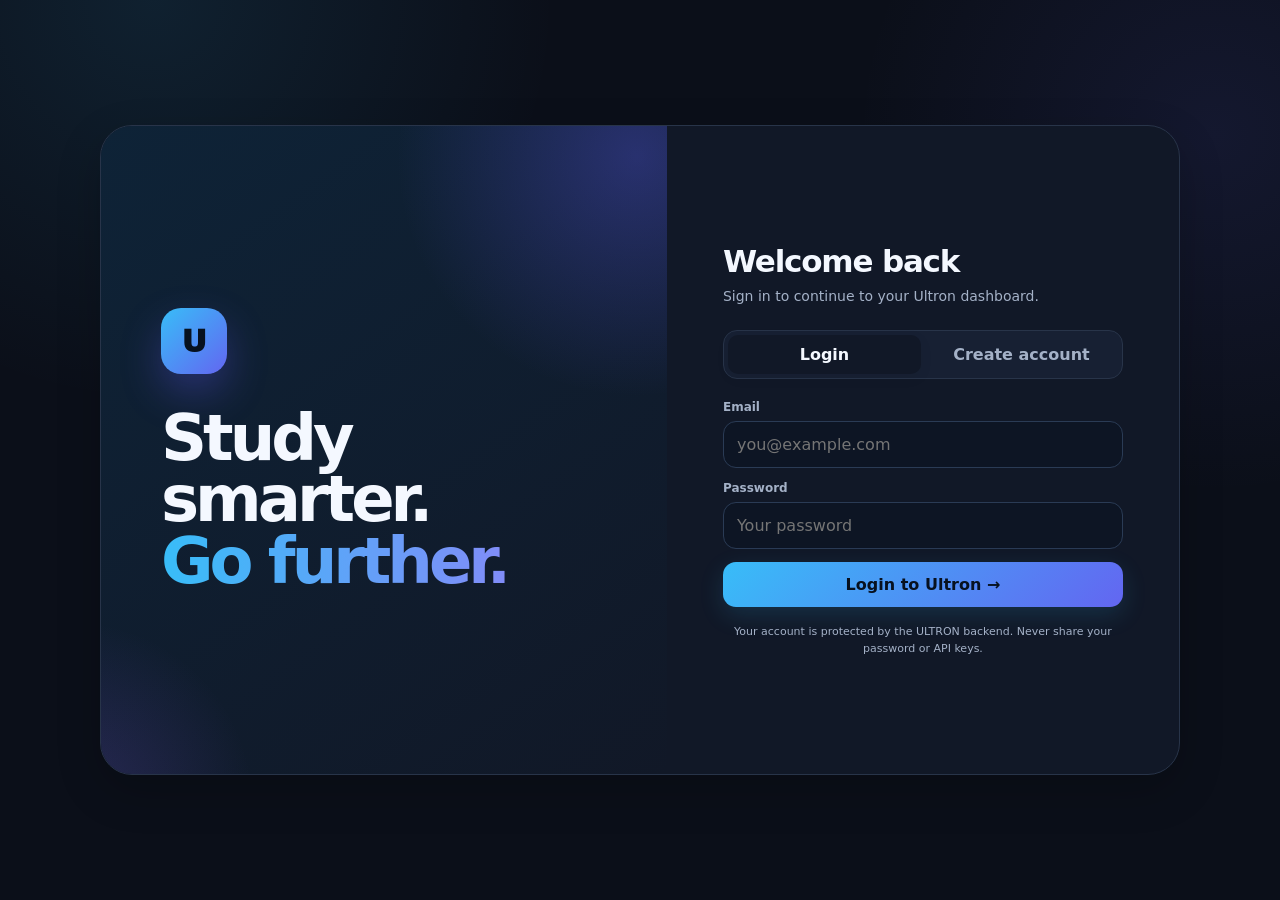
==== commit 6382d57a: "Load premium design layer after base styles" ====
--- a/index.html
+++ b/index.html
@@ -6,8 +6,6 @@
 <meta name="theme-color" content="#635BFF">
 <meta name="ultron-api-base-url" content="">
 <title>ULTRON — Study Smarter</title>
-<link rel="stylesheet" href="ultron-enhancements.css">
-
 <style>
 :root{
   --bg:#f5f6fb;
@@ -919,6 +917,7 @@
   }
 }
 </style>
+<link rel="stylesheet" href="ultron-enhancements.css">
 </head>
 
 <body>
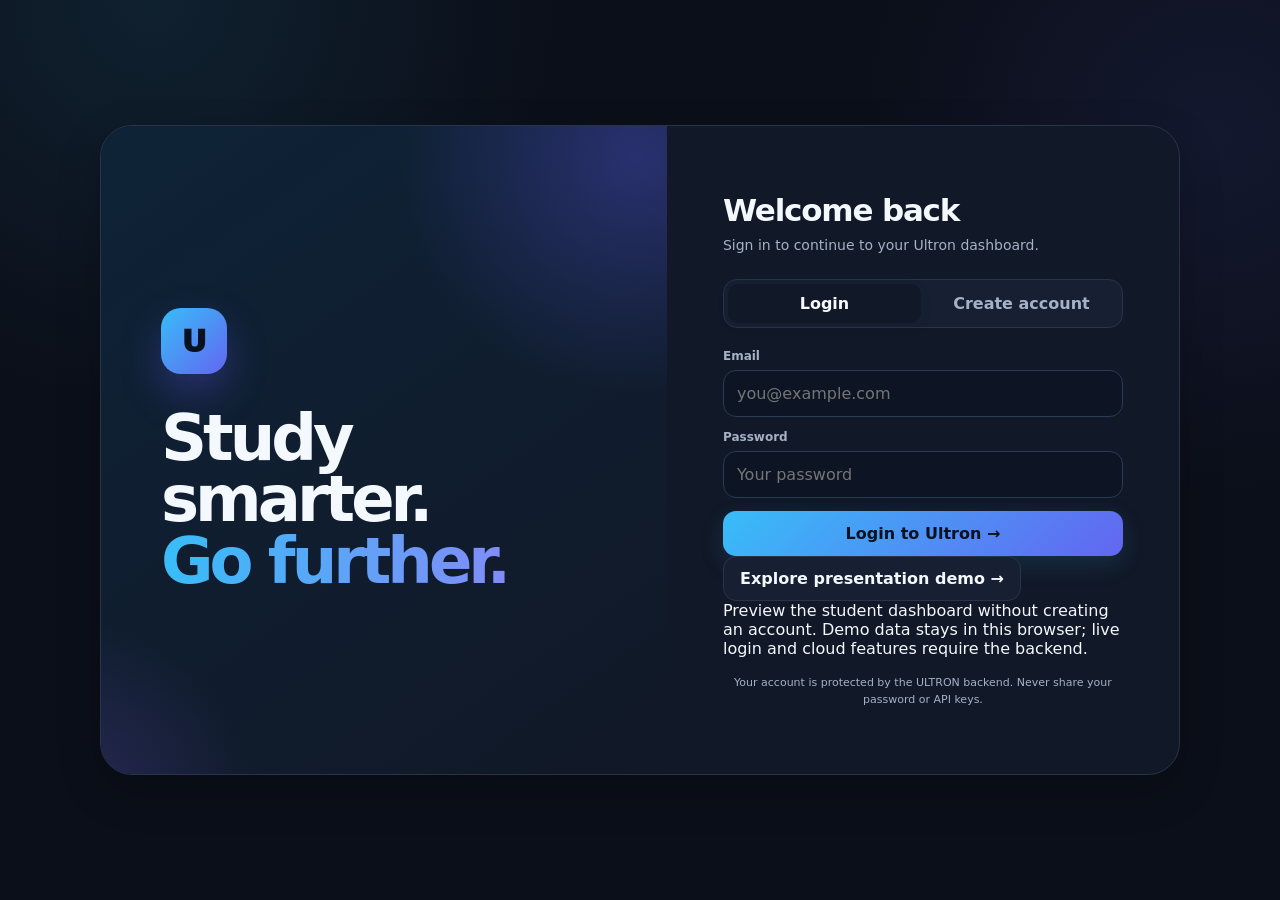
==== commit 5de8dac9: "Add transparent presentation demo mode and improve login fallback" ====
--- a/index.html
+++ b/index.html
@@ -873,6 +873,11 @@
     padding:30px 22px;
   }
 
+  .demo-entry{width:100%;margin-top:12px;justify-content:center;border:1px solid var(--border)}
+  .demo-caption{font-size:12px;line-height:1.5;color:var(--muted);text-align:center;margin:9px 4px 0}
+  .demo-banner{position:sticky;top:0;z-index:250;background:#fff7d6;color:#704d00;border-bottom:1px solid #f2cf66;padding:10px 14px;text-align:center;font-size:12px;font-weight:700;line-height:1.5}
+  .demo-banner button{border:0;border-radius:8px;padding:5px 9px;margin-left:8px;background:#704d00;color:white;font-weight:700}
+
   .login-showcase h1{
     font-size:44px;
   }
@@ -1030,6 +1035,8 @@
 
         </form>
 
+        <button id="demoButton" class="secondary-btn demo-entry" type="button" onclick="enterDemoMode()">Explore presentation demo →</button>
+        <p class="demo-caption">Preview the student dashboard without creating an account. Demo data stays in this browser; live login and cloud features require the backend.</p>
 
         <!-- SIGN UP -->
 
@@ -1205,6 +1212,8 @@
 
 <div id="app" class="hidden">
 
+<div id="demoBanner" class="demo-banner hidden" role="status">PRESENTATION DEMO · Sample AI answers only · Accounts, image generation, subscriptions and admin actions are not connected. <button type="button" onclick="logout()">Exit demo</button></div>
+
 <header class="header">
 
   <div class="container header-inner">
@@ -2060,6 +2069,7 @@
   ""
 ).trim().replace(/\/+$/, "");
 let authToken = null;
+let demoMode = false;
 
 async function apiRequest(path, options = {}) {
   if (!API_BASE_URL) {
@@ -2088,7 +2098,7 @@
 
   loggedIn:false,
 
-  theme:"light",
+  theme:"dark",
 
   tasks:[],
 
@@ -2188,7 +2198,7 @@
 
 
     state.theme=
-      data.theme || "light";
+      data.theme || "dark";
 
 
     state.tasks=
@@ -2480,6 +2490,26 @@
 
 
 /* =========================================================
+   PRESENTATION DEMO — never grants real authentication
+========================================================= */
+
+function enterDemoMode(){
+  demoMode = true;
+  authToken = null;
+  state.account = { id: 0, name: "Demo Student", email: "demo@ultron.local", role: "student", email_verified: false, className: "Class 9", rollNo: "DEMO-01", section: "A", subject: "Science" };
+  state.loggedIn = true;
+  state.tasks = [
+    { id: 91001, title: "Revise the water cycle", done: false },
+    { id: 91002, title: "Complete algebra practice", done: true },
+    { id: 91003, title: "Read 10 pages of science", done: false }
+  ];
+  state.stats = { completed: 1, focus: 2, questions: 1 };
+  document.getElementById("demoBanner").classList.remove("hidden");
+  enterApp();
+  toast("Presentation demo opened. No real account was created.");
+}
+
+/* =========================================================
    ENTER APP
 ========================================================= */
 
@@ -2507,6 +2537,8 @@
 function logout(){
 
   authToken = null;
+  demoMode = false;
+  document.getElementById("demoBanner")?.classList.add("hidden");
   state.loggedIn=false;
 
   saveState();
@@ -3266,6 +3298,15 @@
 
   try{
 
+    if(demoMode){
+      const demoAnswer = "PRESENTATION SAMPLE — this is not a live AI response.\\n\\nStudy question: " + text + "\\n\\nHow to approach it:\\n1. Identify the key concept in the question.\\n2. Break the concept into smaller steps.\\n3. Write down one example and check your reasoning.\\n\\nIn the live version, ULTRON will use its configured AI tutor to generate a tailored explanation.";
+      output.textContent = demoAnswer;
+      state.stats.questions++;
+      saveState();
+      renderStats();
+      return;
+    }
+
     const answer=
       await callAI({
 
--- a/ultron-enhancements.css
+++ b/ultron-enhancements.css
@@ -49,3 +49,11 @@
 #aiOutput{white-space:pre-wrap}
 @media(max-width:900px){.feature-grid{grid-template-columns:repeat(2,minmax(0,1fr))}.nav{display:none!important}#ultronBottomNav{position:fixed;left:10px;right:10px;bottom:calc(8px + env(safe-area-inset-bottom));z-index:200;display:grid;grid-template-columns:repeat(5,minmax(0,1fr));gap:3px;padding:7px;border:1px solid #2a3b55;border-radius:20px;background:rgba(12,19,32,.94);backdrop-filter:blur(20px);box-shadow:0 10px 35px rgba(0,0,0,.4)}#ultronBottomNav button{min-width:0;border:0;border-radius:12px;padding:8px 2px;background:transparent;color:#91a4be;font-size:10px;font-weight:800;display:flex;align-items:center;justify-content:center;flex-direction:column;gap:4px}#ultronBottomNav button span{font-size:17px;line-height:1}#ultronBottomNav button.active{color:#7dd3fc;background:#102d42}main{padding-bottom:115px}}
 @media(max-width:600px){.feature-grid{grid-template-columns:1fr}.image-prompt-row{grid-template-columns:1fr}.feature-card{padding:17px}.feature-hero{border-radius:20px}.more-menu{bottom:calc(76px + env(safe-area-inset-bottom))}}
+
+:root[data-theme="dark"]{--bg:#0b0f19;--card:#111827;--card2:#172033;--text:#f4f8ff;--muted:#a4b1c7;--border:#283449;--primary:#38bdf8;--primary2:#6366f1;--soft:#102d42;--shadow:0 16px 45px rgba(0,0,0,.20)}
+:root[data-theme="light"]{--bg:#f5f7fb;--card:#ffffff;--card2:#f8fafc;--text:#151827;--muted:#667085;--border:#e4e7ef;--primary:#0284c7;--primary2:#6366f1;--soft:#e0f2fe;--shadow:0 16px 45px rgba(20,35,70,.08)}
+:root[data-theme="light"] .header{background:rgba(245,247,251,.90)}
+:root[data-theme="light"] .input,:root[data-theme="light"] .select,:root[data-theme="light"] .textarea,:root[data-theme="light"] .feature-input{background:#fff;color:#151827;border-color:#d8e0eb}
+:root[data-theme="light"] .login-showcase{background:linear-gradient(145deg,#eaf6ff,#fff)}
+:root[data-theme="light"] .feature-notice{background:#f8fafc;border-color:#dbe4ef;color:#536176}
+:root[data-theme="light"] .feature-notice.warn{background:#fffbeb;border-color:#f59e0b;color:#92400e}
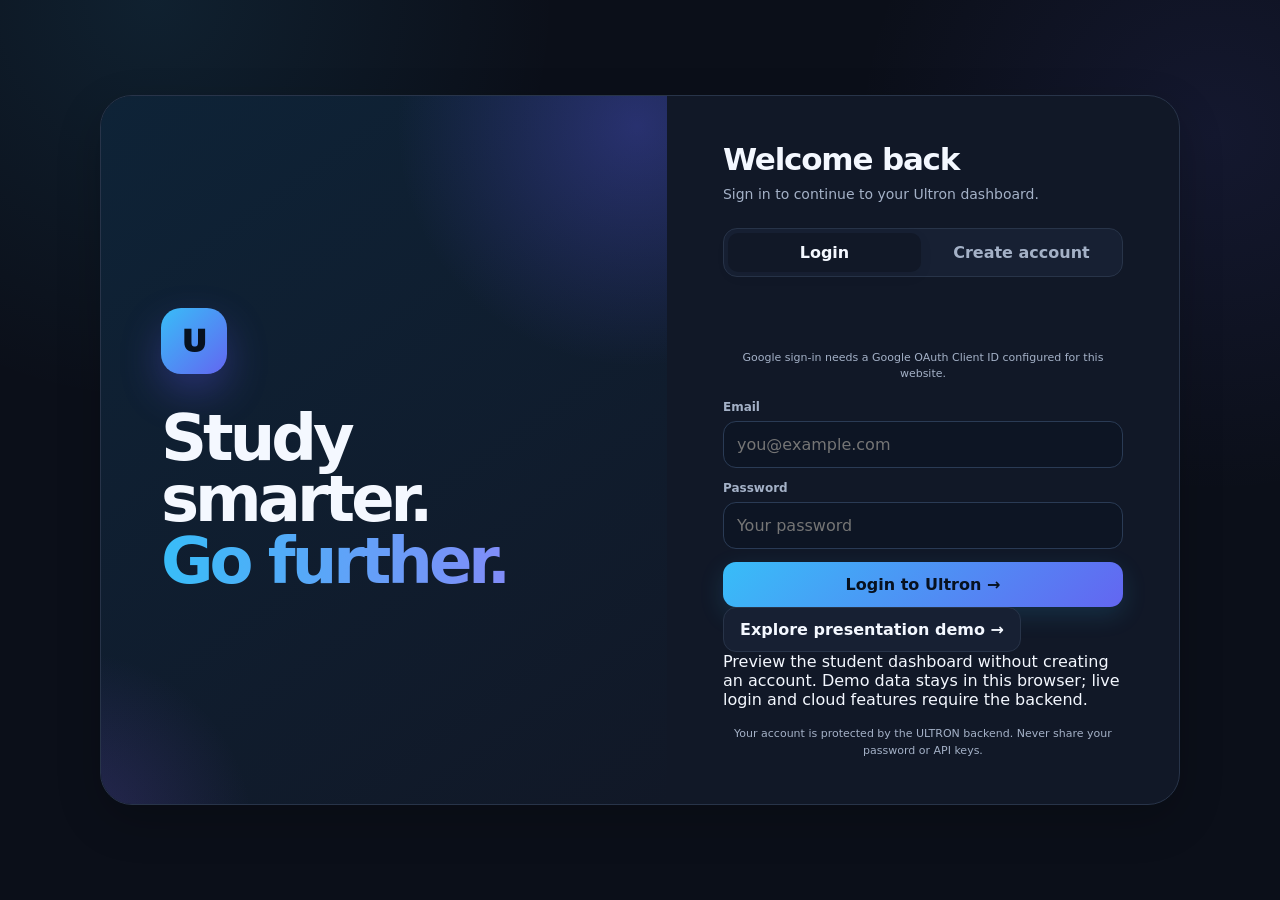
==== commit ed705c94: "Add Google account chooser to ULTRON login" ====
--- a/index.html
+++ b/index.html
@@ -5,6 +5,7 @@
 <meta name="viewport" content="width=device-width, initial-scale=1.0">
 <meta name="theme-color" content="#635BFF">
 <meta name="ultron-api-base-url" content="">
+<meta name="ultron-google-client-id" content="">
 <title>ULTRON — Study Smarter</title>
 <style>
 :root{
@@ -336,6 +337,11 @@
   font-weight:800;
 }
 
+.google-auth{display:grid;gap:10px;margin:16px 0 18px}
+.google-auth-divider{display:flex;align-items:center;gap:12px;color:var(--muted);font-size:12px;font-weight:700}
+.google-auth-divider::before,.google-auth-divider::after{content:"";height:1px;flex:1;background:var(--border)}
+#googleSignInButton{display:flex;justify-content:center;min-height:42px}
+.google-auth-message{color:var(--muted);font-size:11px;text-align:center;line-height:1.45}
 .auth-note{
   margin-top:17px;
   color:var(--muted);
@@ -923,6 +929,7 @@
 }
 </style>
 <link rel="stylesheet" href="ultron-enhancements.css">
+<script src="https://accounts.google.com/gsi/client" async defer></script>
 </head>
 
 <body>
@@ -989,6 +996,10 @@
 
         </div>
 
+        <div class="google-auth">
+          <div id="googleSignInButton"></div>
+          <p id="googleAuthMessage" class="google-auth-message">Sign in securely with your Google account.</p>
+        </div>
 
         <!-- LOGIN -->
 
@@ -2068,8 +2079,81 @@
   window.ULTRON_API_BASE_URL ||
   ""
 ).trim().replace(/\/+$/, "");
+const GOOGLE_CLIENT_ID = (document.querySelector('meta[name="ultron-google-client-id"]')?.content || "").trim();
 let authToken = null;
 let demoMode = false;
+let googleSignInInitialized = false;
+
+function initializeGoogleSignIn(){
+  const container = document.getElementById("googleSignInButton");
+  const message = document.getElementById("googleAuthMessage");
+  if(!container || googleSignInInitialized) return;
+  if(!GOOGLE_CLIENT_ID){
+    message.textContent = "Google sign-in needs a Google OAuth Client ID configured for this website.";
+    return;
+  }
+  if(!window.google?.accounts?.id){
+    message.textContent = "Google sign-in is loading. Please wait a moment and refresh if needed.";
+    return;
+  }
+  googleSignInInitialized = true;
+  window.google.accounts.id.initialize({
+    client_id: GOOGLE_CLIENT_ID,
+    callback: handleGoogleCredential,
+    auto_select: false,
+    cancel_on_tap_outside: true
+  });
+  window.google.accounts.id.renderButton(container, {
+    type: "standard",
+    theme: document.documentElement.dataset.theme === "dark" ? "filled_black" : "outline",
+    size: "large",
+    shape: "rectangular",
+    text: "continue_with",
+    width: Math.min(360, Math.max(240, container.clientWidth || 320)),
+    logo_alignment: "left"
+  });
+  message.textContent = "Choose a Google account to continue to ULTRON.";
+}
+
+async function handleGoogleCredential(response){
+  if(!response?.credential){
+    toast("Google did not return a sign-in credential. Please try again.");
+    return;
+  }
+  const message = document.getElementById("googleAuthMessage");
+  message.textContent = "Signing in with Google…";
+  try{
+    const auth = await apiRequest("/auth/google", {
+      method: "POST",
+      body: JSON.stringify({credential: response.credential})
+    });
+    authToken = auth.access_token;
+    if(state.account?.email && state.account.email.toLowerCase() !== auth.user.email.toLowerCase()){
+      state.tasks = [];
+      state.stats = {completed: 0, focus: 0, questions: 0};
+    }
+    state.account = {
+      id: auth.user.id,
+      name: auth.user.display_name,
+      email: auth.user.email,
+      role: auth.user.role,
+      email_verified: auth.user.email_verified,
+      className: state.account?.className || "",
+      rollNo: state.account?.rollNo || "",
+      section: state.account?.section || "",
+      subject: state.account?.subject || ""
+    };
+    state.loggedIn = true;
+    saveState();
+    enterApp();
+    toast("Signed in with Google. Welcome!");
+  }catch(error){
+    message.textContent = error.message || "Google sign-in failed. Please try again.";
+    toast(message.textContent);
+  }
+}
+
+window.addEventListener("load", initializeGoogleSignIn);
 
 async function apiRequest(path, options = {}) {
   if (!API_BASE_URL) {
@@ -2495,6 +2579,7 @@
 
 function enterDemoMode(){
   demoMode = true;
+  window.ULTRON_DEMO_MODE = true;
   authToken = null;
   state.account = { id: 0, name: "Demo Student", email: "demo@ultron.local", role: "student", email_verified: false, className: "Class 9", rollNo: "DEMO-01", section: "A", subject: "Science" };
   state.loggedIn = true;
@@ -2538,6 +2623,7 @@
 
   authToken = null;
   demoMode = false;
+  window.ULTRON_DEMO_MODE = false;
   document.getElementById("demoBanner")?.classList.add("hidden");
   state.loggedIn=false;
 
@@ -3299,7 +3385,7 @@
   try{
 
     if(demoMode){
-      const demoAnswer = "PRESENTATION SAMPLE — this is not a live AI response.\\n\\nStudy question: " + text + "\\n\\nHow to approach it:\\n1. Identify the key concept in the question.\\n2. Break the concept into smaller steps.\\n3. Write down one example and check your reasoning.\\n\\nIn the live version, ULTRON will use its configured AI tutor to generate a tailored explanation.";
+      const demoAnswer = "PRESENTATION SAMPLE — this is not a live AI response.\n\nStudy question: " + text + "\n\nHow to approach it:\n1. Identify the key concept in the question.\n2. Break the concept into smaller steps.\n3. Write down one example and check your reasoning.\n\nIn the live version, ULTRON will use its configured AI tutor to generate a tailored explanation.";
       output.textContent = demoAnswer;
       state.stats.questions++;
       saveState();
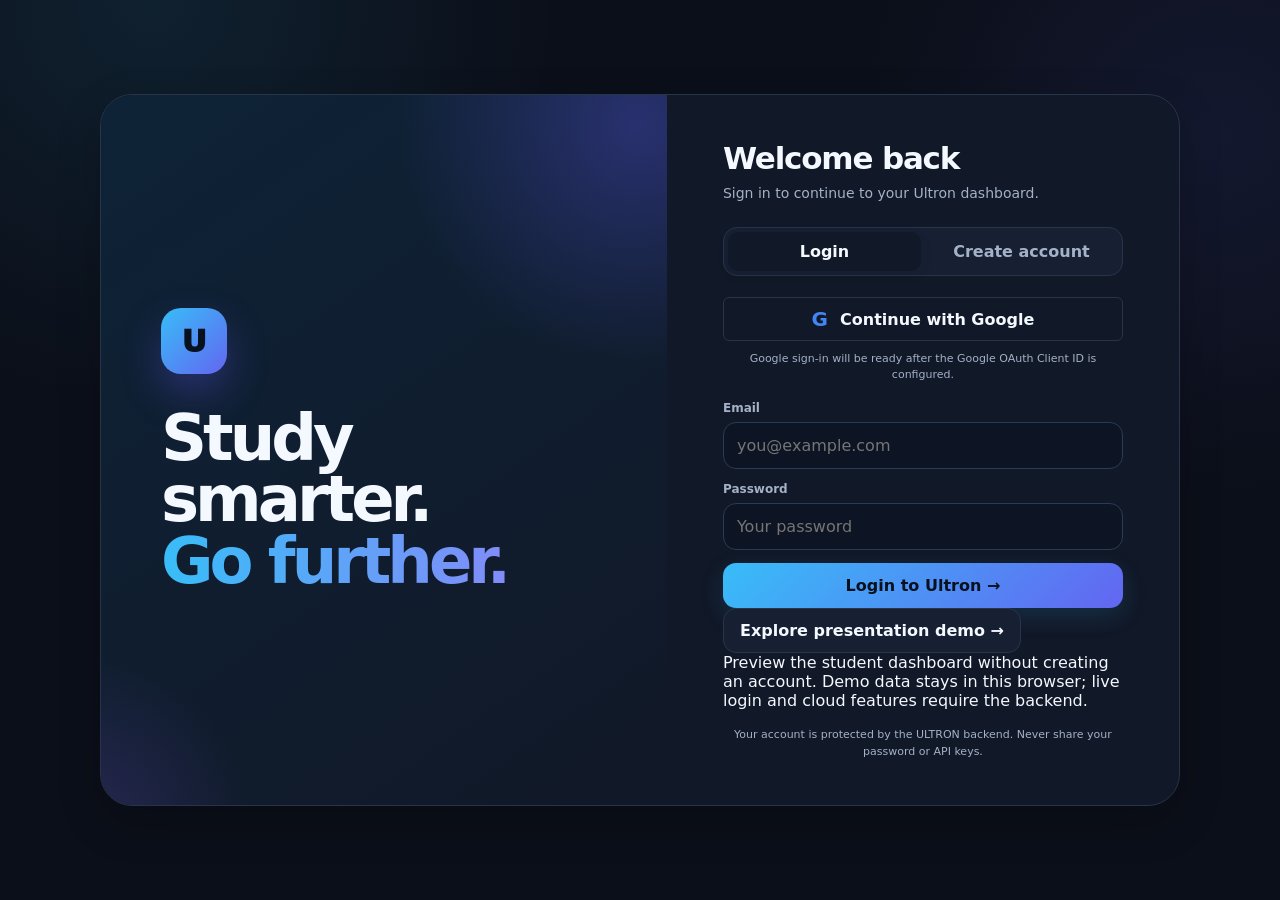
==== commit abc7ef6a: "Show Google sign-in entry while OAuth setup is pending" ====
--- a/index.html
+++ b/index.html
@@ -341,6 +341,8 @@
 .google-auth-divider{display:flex;align-items:center;gap:12px;color:var(--muted);font-size:12px;font-weight:700}
 .google-auth-divider::before,.google-auth-divider::after{content:"";height:1px;flex:1;background:var(--border)}
 #googleSignInButton{display:flex;justify-content:center;min-height:42px}
+.google-signin-placeholder{width:100%;min-height:44px;border:1px solid var(--border);border-radius:6px;background:var(--card);color:var(--text);font-weight:700;display:flex;align-items:center;justify-content:center;gap:12px}
+.google-g-mark{font-size:20px;font-weight:900;color:#4285f4}
 .google-auth-message{color:var(--muted);font-size:11px;text-align:center;line-height:1.45}
 .auth-note{
   margin-top:17px;
@@ -997,7 +999,7 @@
         </div>
 
         <div class="google-auth">
-          <div id="googleSignInButton"></div>
+          <div id="googleSignInButton"><button id="googleSignInPlaceholder" class="google-signin-placeholder" type="button"><span class="google-g-mark" aria-hidden="true">G</span> Continue with Google</button></div>
           <p id="googleAuthMessage" class="google-auth-message">Sign in securely with your Google account.</p>
         </div>
 
@@ -2089,7 +2091,8 @@
   const message = document.getElementById("googleAuthMessage");
   if(!container || googleSignInInitialized) return;
   if(!GOOGLE_CLIENT_ID){
-    message.textContent = "Google sign-in needs a Google OAuth Client ID configured for this website.";
+    message.textContent = "Google sign-in will be ready after the Google OAuth Client ID is configured.";
+    document.getElementById("googleSignInPlaceholder")?.addEventListener("click", () => toast("Google sign-in setup is not finished yet. Configure the Google OAuth Client ID first."));
     return;
   }
   if(!window.google?.accounts?.id){
@@ -2097,6 +2100,7 @@
     return;
   }
   googleSignInInitialized = true;
+  container.innerHTML = "";
   window.google.accounts.id.initialize({
     client_id: GOOGLE_CLIENT_ID,
     callback: handleGoogleCredential,
